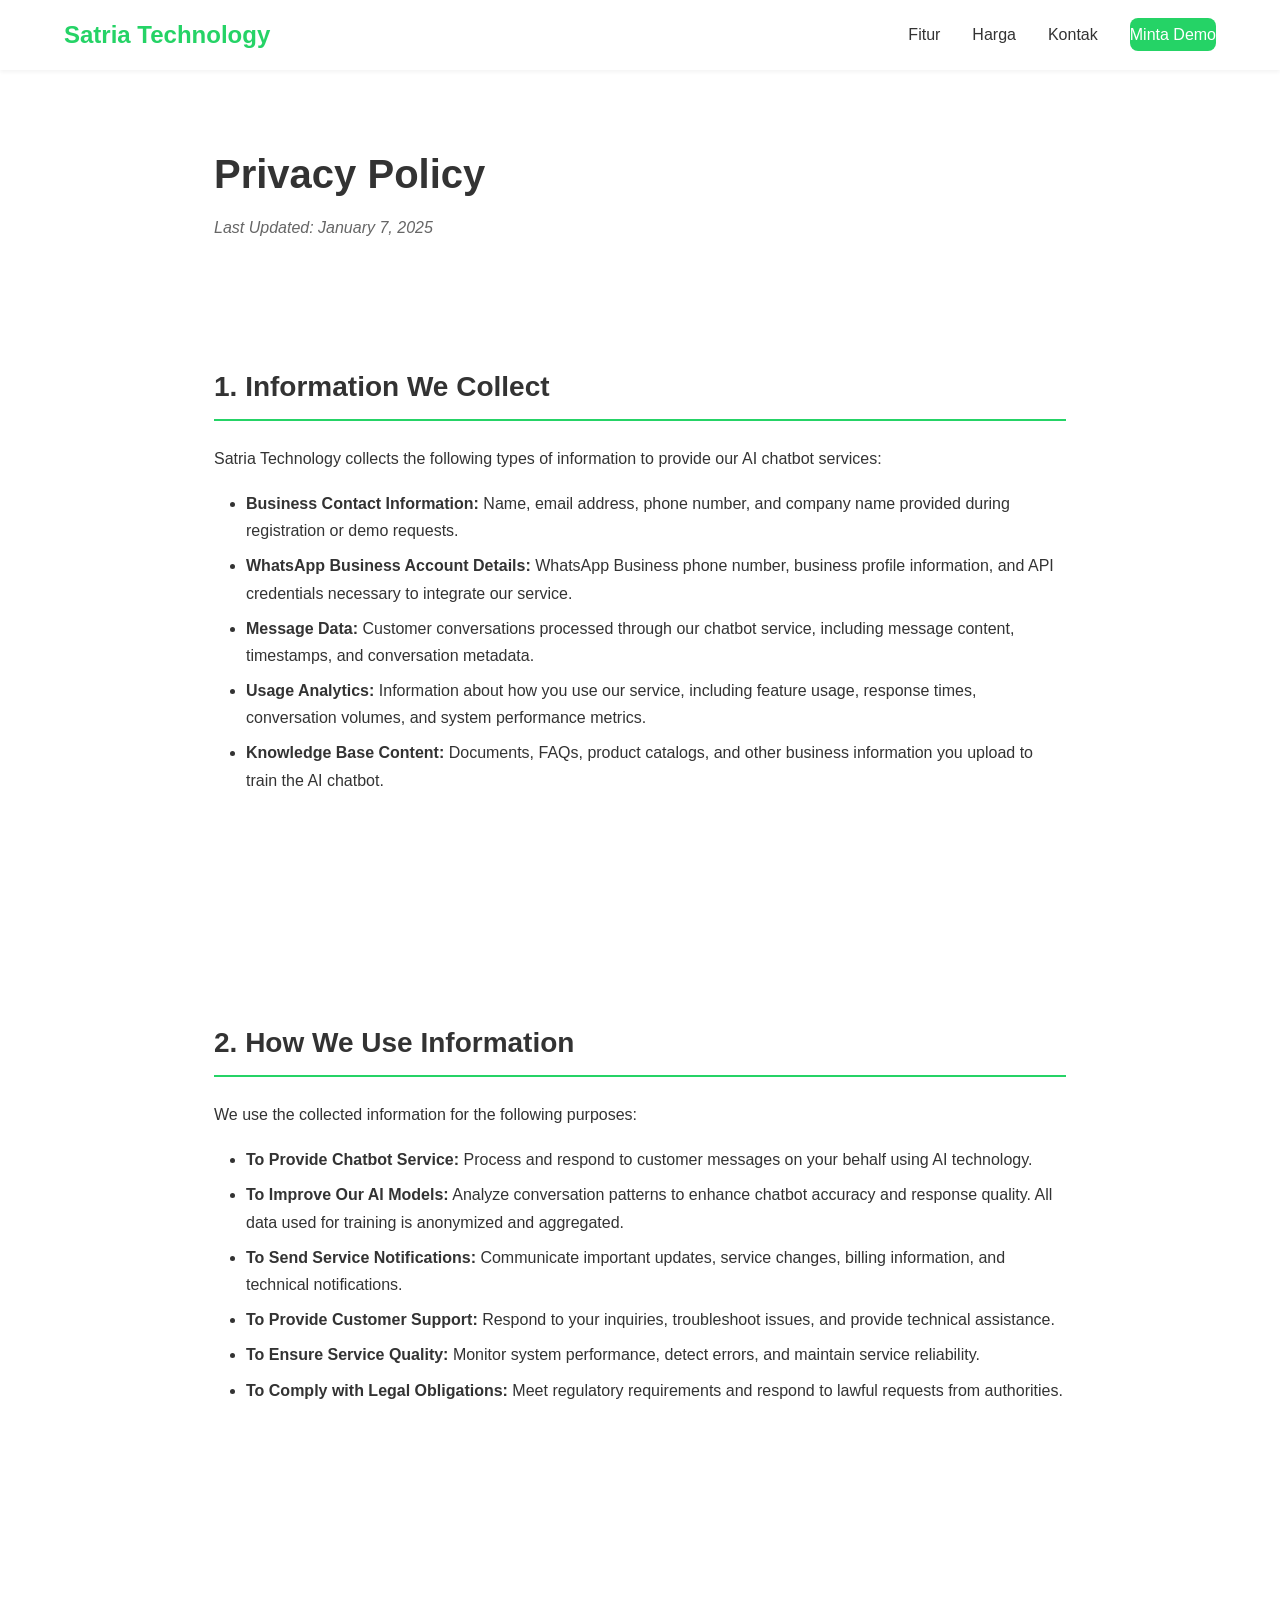
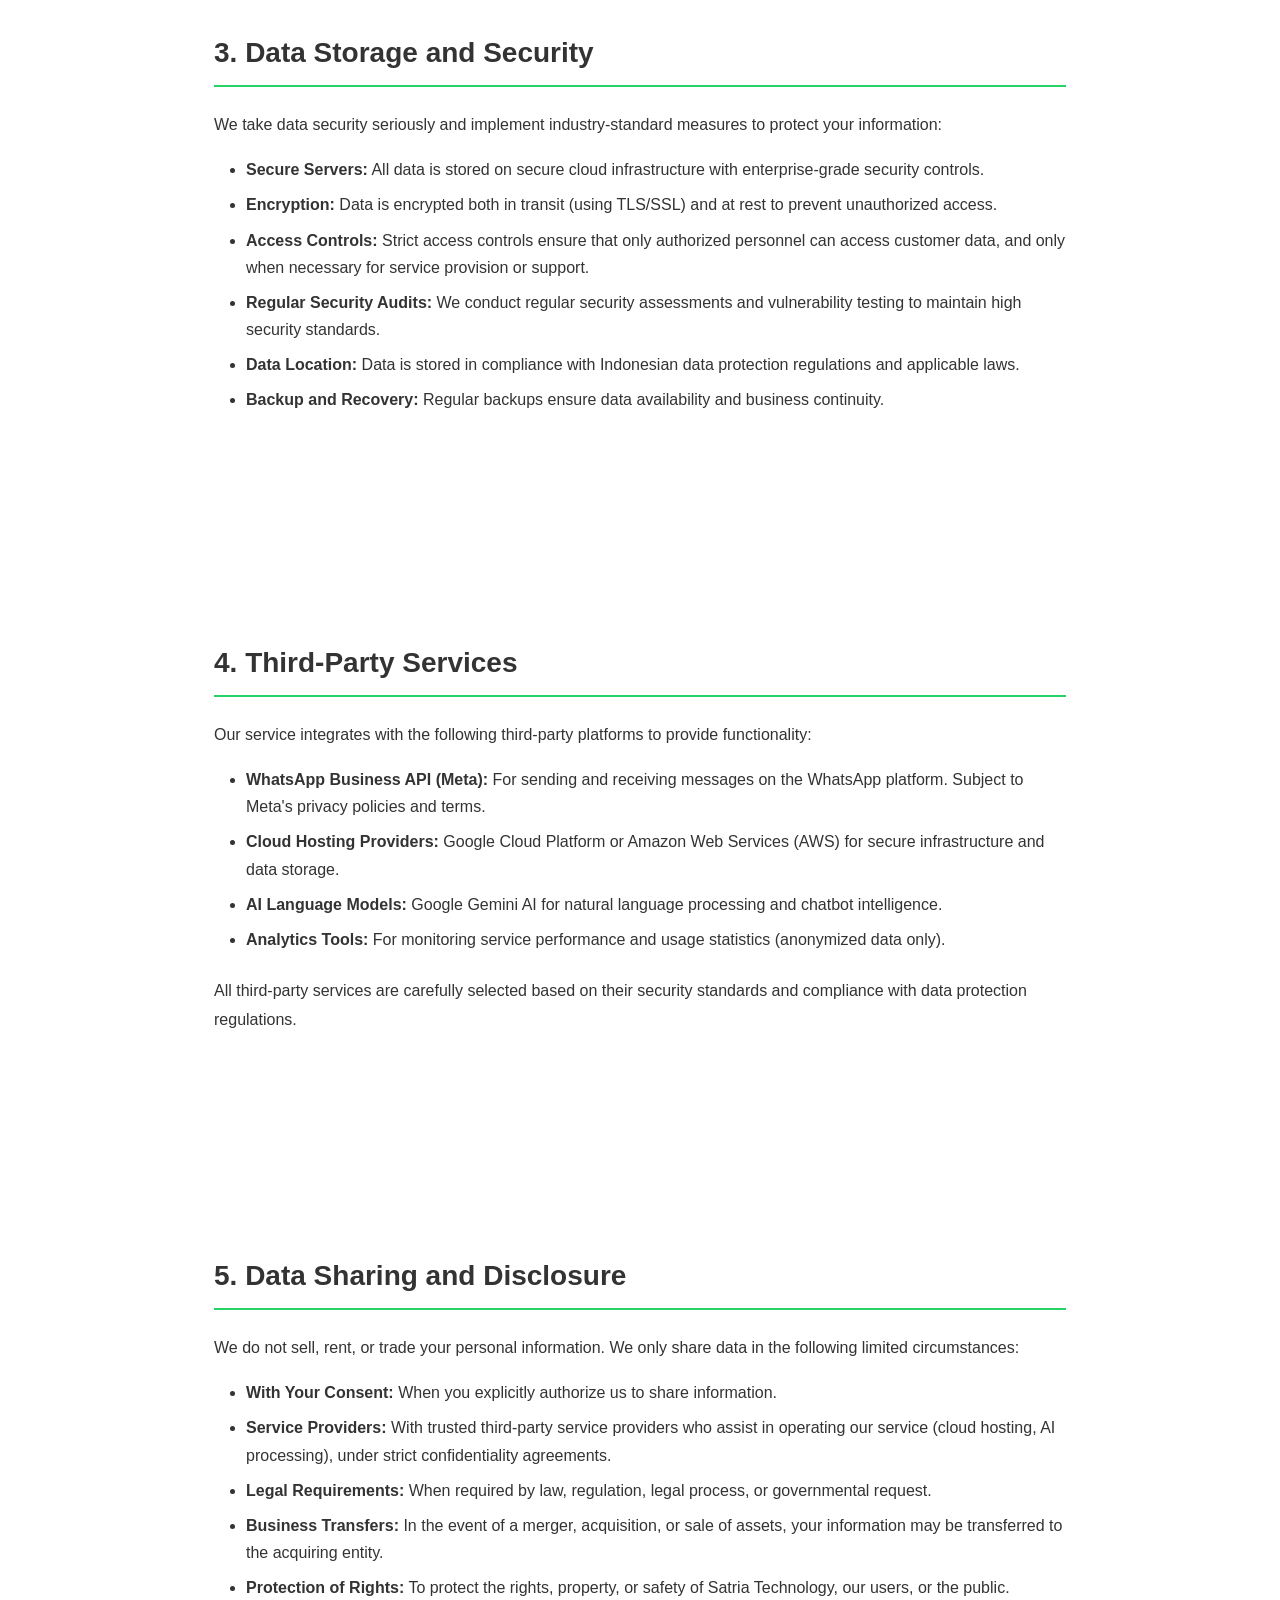
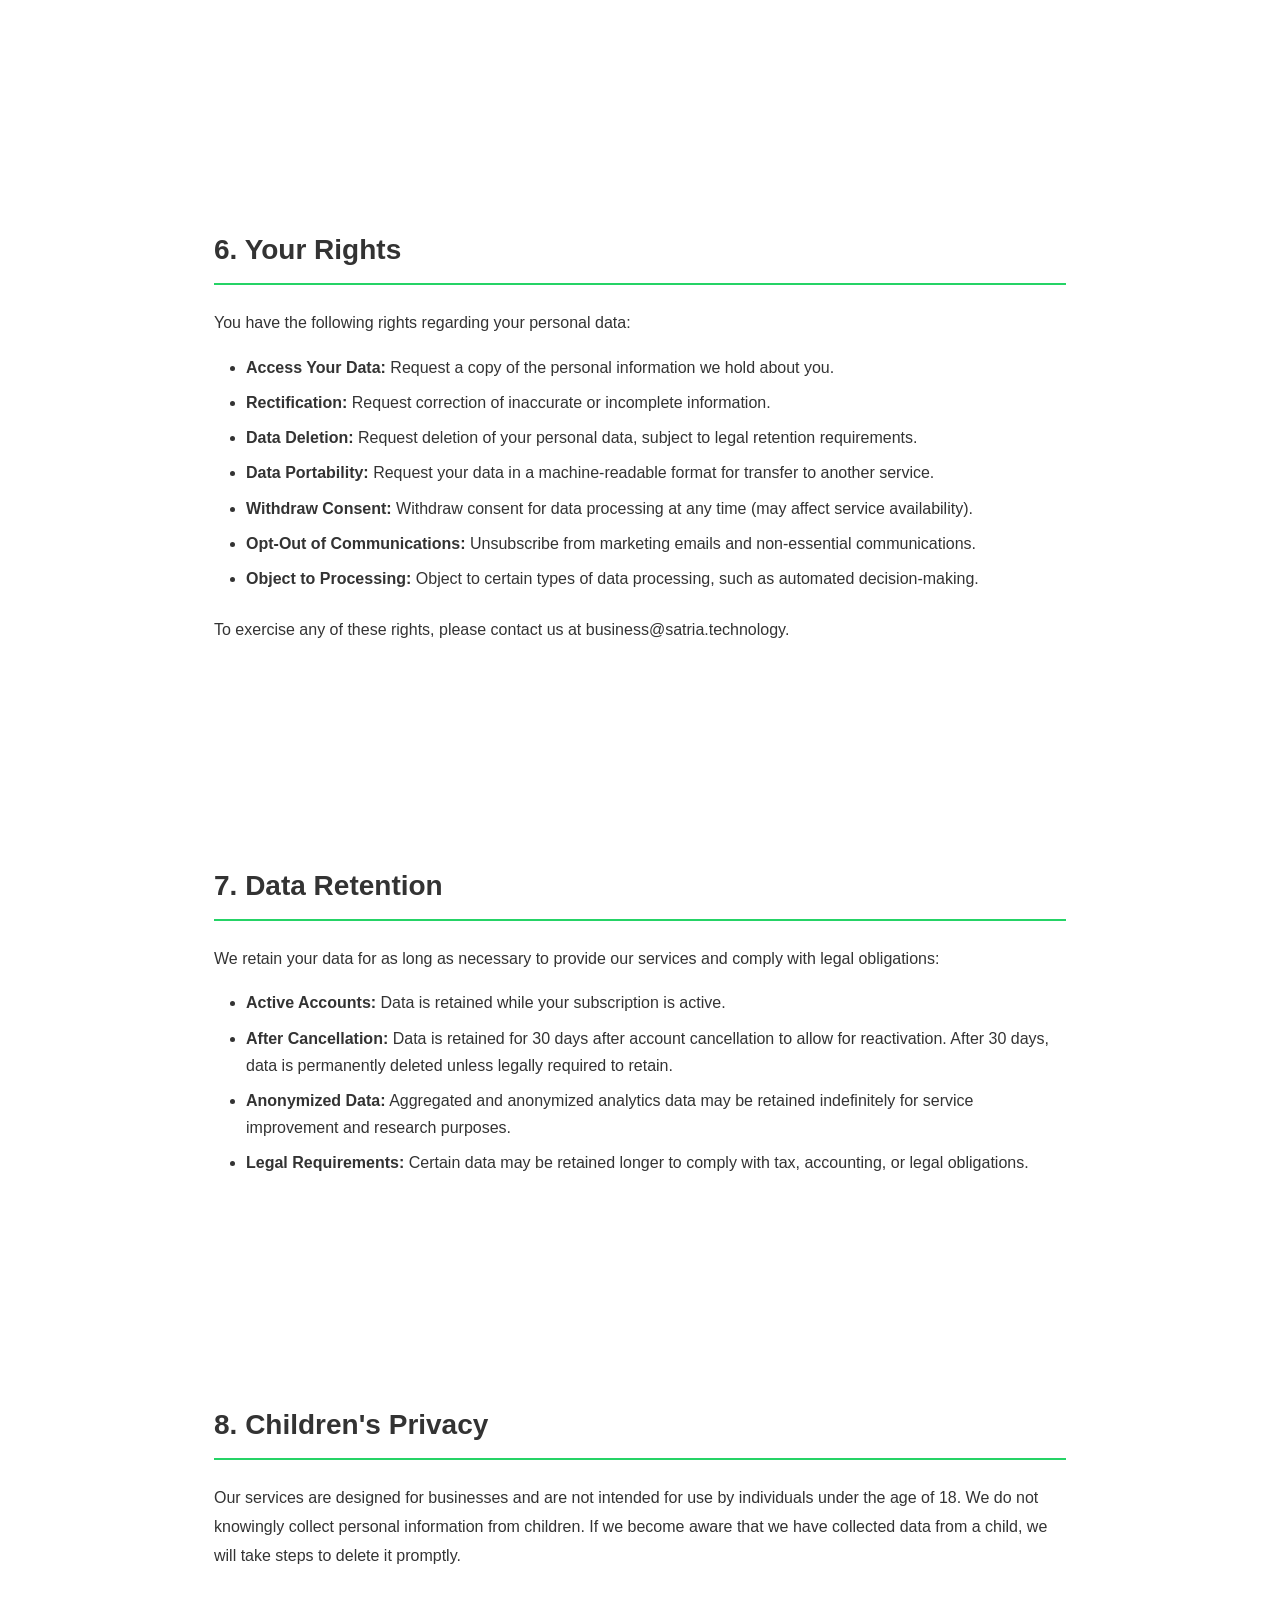
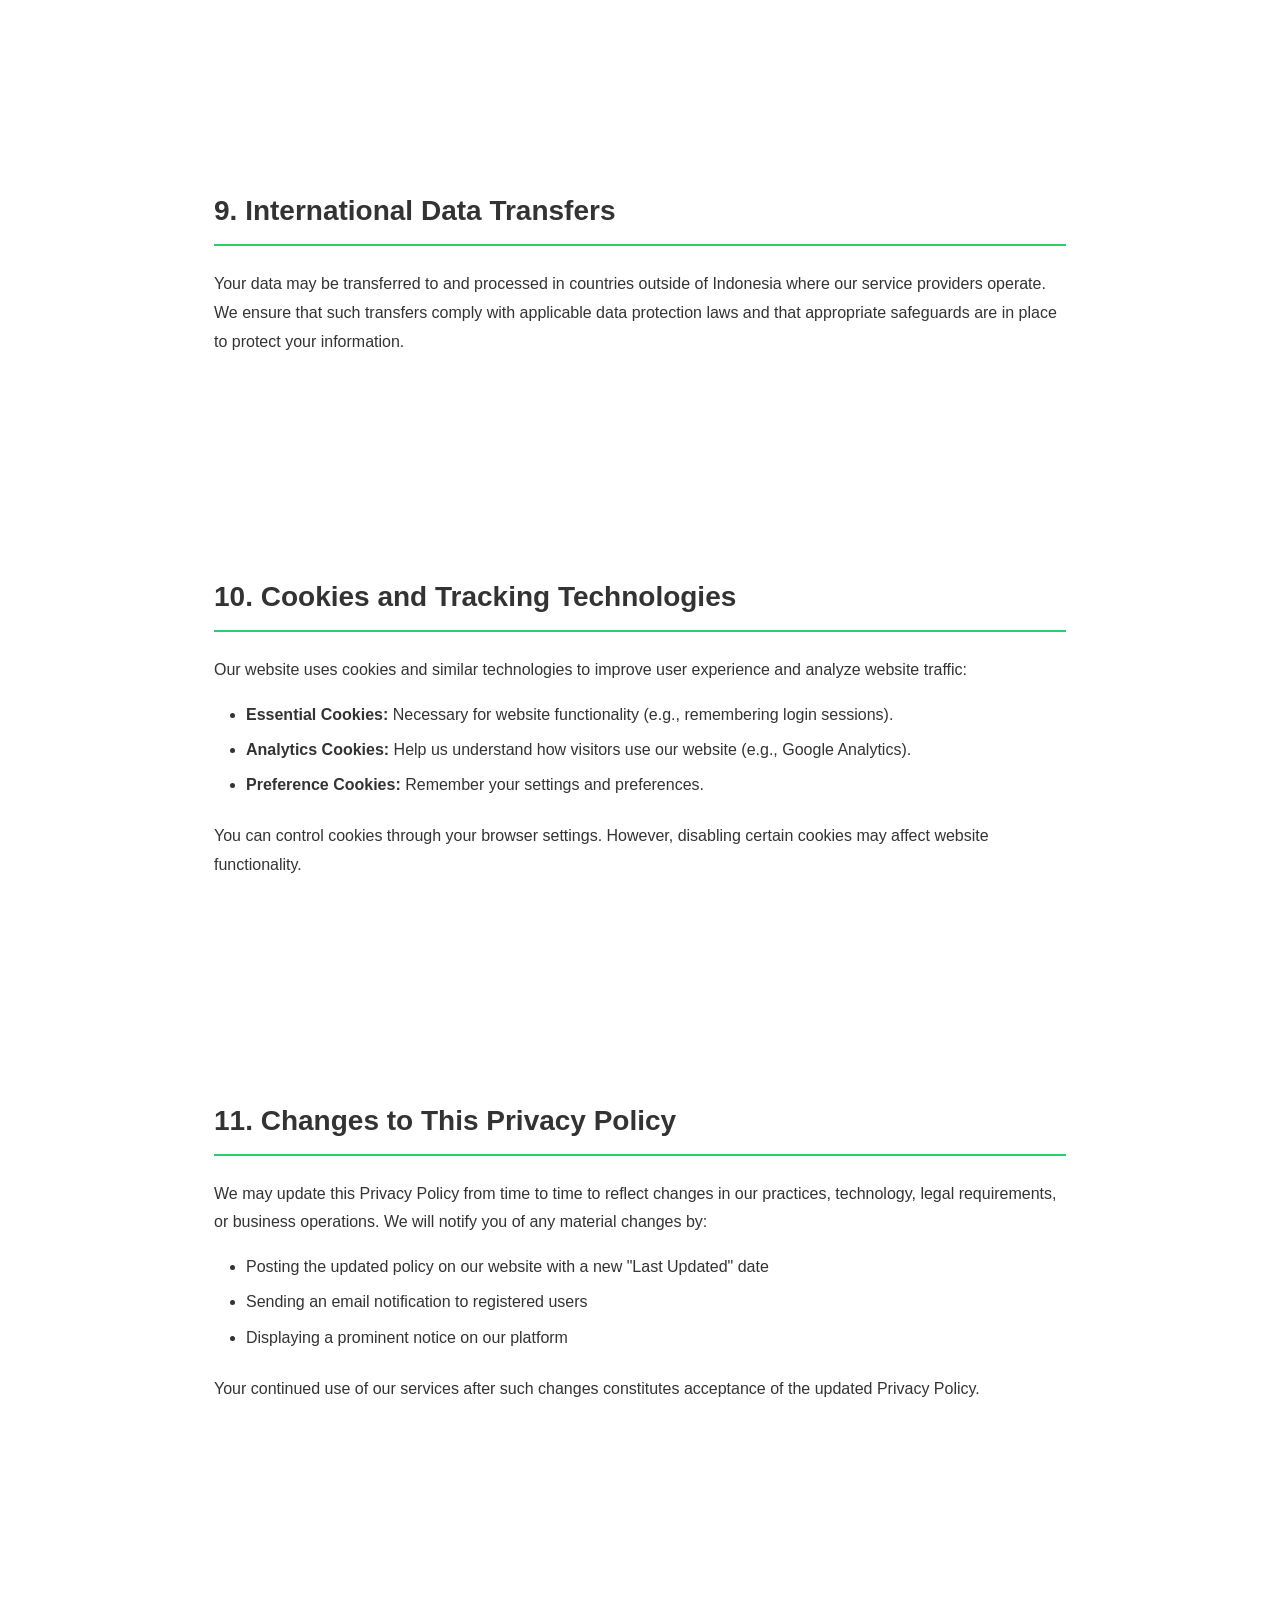
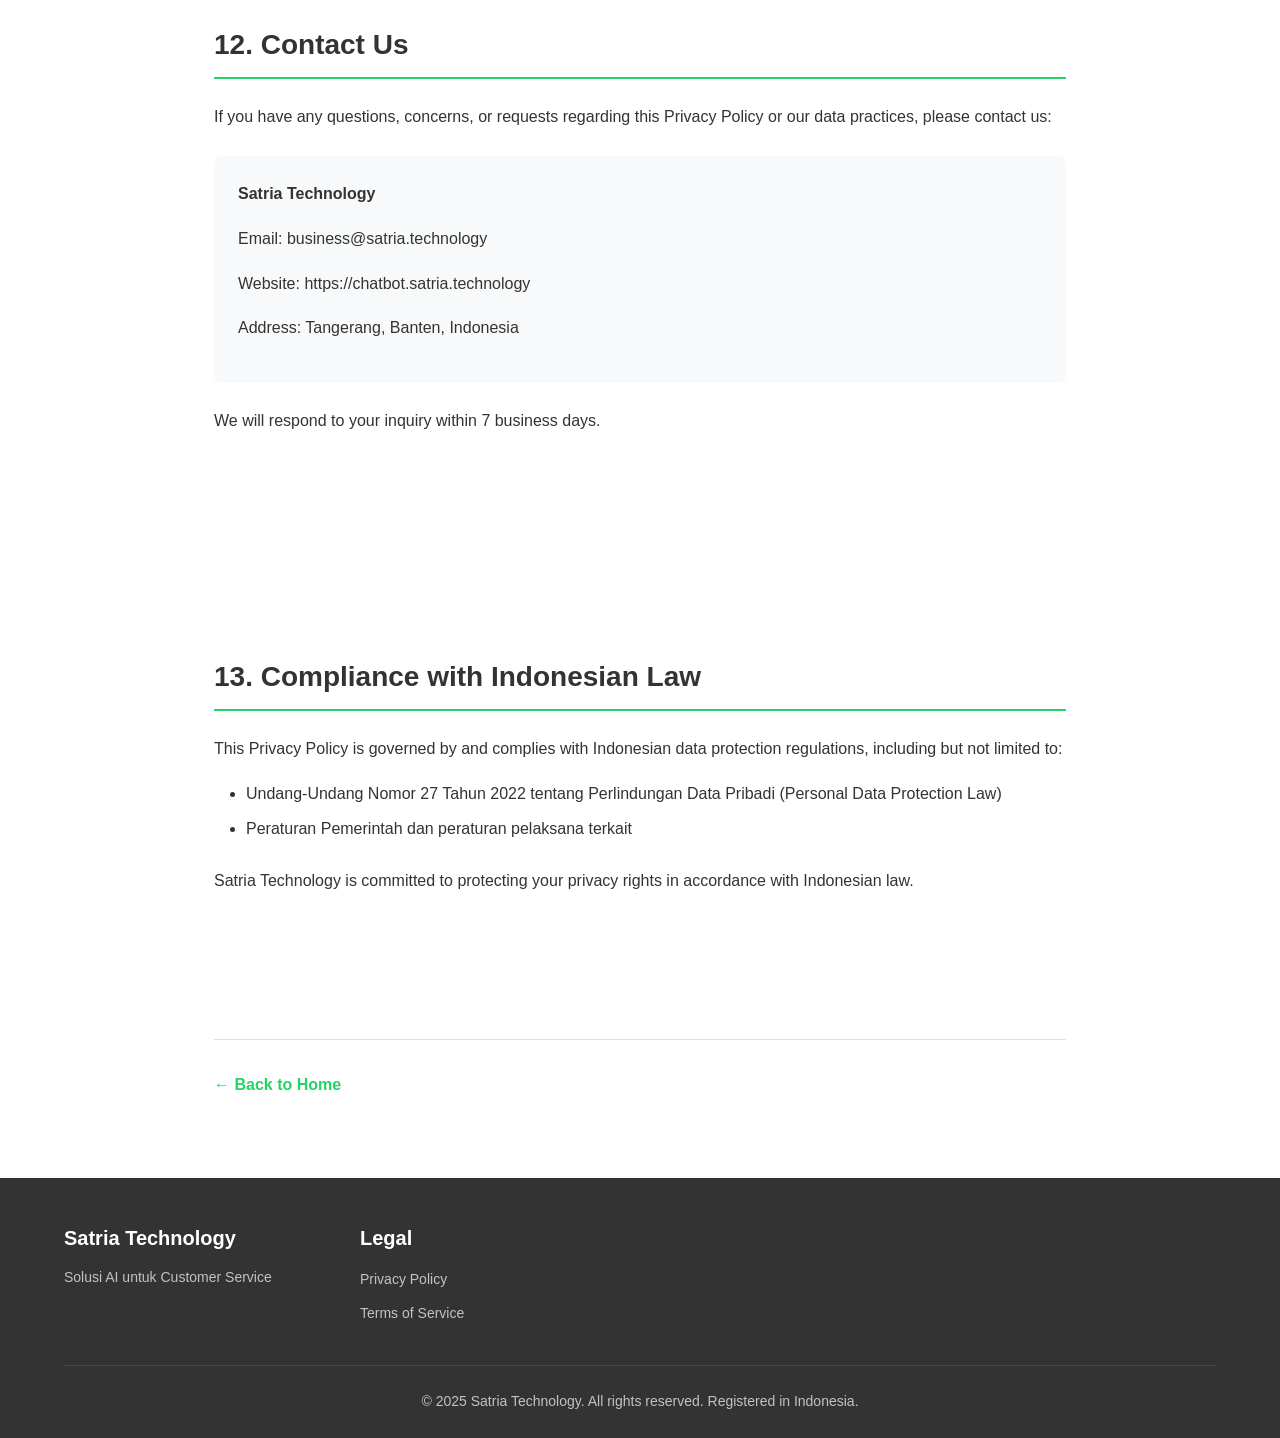
==== privacy.html @ 77fb6268 "Initial commit: Complete landing page for chatbot.satria.technology This landing page is designed fo" ====
<!DOCTYPE html>
<html lang="id">
<head>
    <meta charset="UTF-8">
    <meta name="viewport" content="width=device-width, initial-scale=1.0">
    <meta name="description" content="Privacy Policy - Satria Technology Chatbot AI untuk WhatsApp Business">
    <title>Privacy Policy | Satria Technology</title>
    <link rel="stylesheet" href="css/style.css">
</head>
<body>
    <!-- Header/Navigation -->
    <header id="header">
        <div class="container">
            <nav class="nav">
                <div class="logo">
                    <a href="index.html">Satria Technology</a>
                </div>
                <button class="menu-toggle" id="menu-toggle" aria-label="Toggle menu">
                    <span></span>
                    <span></span>
                    <span></span>
                </button>
                <ul class="nav-menu" id="nav-menu">
                    <li><a href="index.html#features">Fitur</a></li>
                    <li><a href="index.html#pricing">Harga</a></li>
                    <li><a href="index.html#contact">Kontak</a></li>
                    <li><a href="index.html#contact" class="btn-cta-nav">Minta Demo</a></li>
                </ul>
            </nav>
        </div>
    </header>

    <!-- Legal Page Content -->
    <main class="legal-page">
        <div class="container">
            <h1>Privacy Policy</h1>
            <p class="updated">Last Updated: January 7, 2025</p>

            <section class="legal-section">
                <h2>1. Information We Collect</h2>
                <p>Satria Technology collects the following types of information to provide our AI chatbot services:</p>
                <ul>
                    <li><strong>Business Contact Information:</strong> Name, email address, phone number, and company name provided during registration or demo requests.</li>
                    <li><strong>WhatsApp Business Account Details:</strong> WhatsApp Business phone number, business profile information, and API credentials necessary to integrate our service.</li>
                    <li><strong>Message Data:</strong> Customer conversations processed through our chatbot service, including message content, timestamps, and conversation metadata.</li>
                    <li><strong>Usage Analytics:</strong> Information about how you use our service, including feature usage, response times, conversation volumes, and system performance metrics.</li>
                    <li><strong>Knowledge Base Content:</strong> Documents, FAQs, product catalogs, and other business information you upload to train the AI chatbot.</li>
                </ul>
            </section>

            <section class="legal-section">
                <h2>2. How We Use Information</h2>
                <p>We use the collected information for the following purposes:</p>
                <ul>
                    <li><strong>To Provide Chatbot Service:</strong> Process and respond to customer messages on your behalf using AI technology.</li>
                    <li><strong>To Improve Our AI Models:</strong> Analyze conversation patterns to enhance chatbot accuracy and response quality. All data used for training is anonymized and aggregated.</li>
                    <li><strong>To Send Service Notifications:</strong> Communicate important updates, service changes, billing information, and technical notifications.</li>
                    <li><strong>To Provide Customer Support:</strong> Respond to your inquiries, troubleshoot issues, and provide technical assistance.</li>
                    <li><strong>To Ensure Service Quality:</strong> Monitor system performance, detect errors, and maintain service reliability.</li>
                    <li><strong>To Comply with Legal Obligations:</strong> Meet regulatory requirements and respond to lawful requests from authorities.</li>
                </ul>
            </section>

            <section class="legal-section">
                <h2>3. Data Storage and Security</h2>
                <p>We take data security seriously and implement industry-standard measures to protect your information:</p>
                <ul>
                    <li><strong>Secure Servers:</strong> All data is stored on secure cloud infrastructure with enterprise-grade security controls.</li>
                    <li><strong>Encryption:</strong> Data is encrypted both in transit (using TLS/SSL) and at rest to prevent unauthorized access.</li>
                    <li><strong>Access Controls:</strong> Strict access controls ensure that only authorized personnel can access customer data, and only when necessary for service provision or support.</li>
                    <li><strong>Regular Security Audits:</strong> We conduct regular security assessments and vulnerability testing to maintain high security standards.</li>
                    <li><strong>Data Location:</strong> Data is stored in compliance with Indonesian data protection regulations and applicable laws.</li>
                    <li><strong>Backup and Recovery:</strong> Regular backups ensure data availability and business continuity.</li>
                </ul>
            </section>

            <section class="legal-section">
                <h2>4. Third-Party Services</h2>
                <p>Our service integrates with the following third-party platforms to provide functionality:</p>
                <ul>
                    <li><strong>WhatsApp Business API (Meta):</strong> For sending and receiving messages on the WhatsApp platform. Subject to Meta's privacy policies and terms.</li>
                    <li><strong>Cloud Hosting Providers:</strong> Google Cloud Platform or Amazon Web Services (AWS) for secure infrastructure and data storage.</li>
                    <li><strong>AI Language Models:</strong> Google Gemini AI for natural language processing and chatbot intelligence.</li>
                    <li><strong>Analytics Tools:</strong> For monitoring service performance and usage statistics (anonymized data only).</li>
                </ul>
                <p>All third-party services are carefully selected based on their security standards and compliance with data protection regulations.</p>
            </section>

            <section class="legal-section">
                <h2>5. Data Sharing and Disclosure</h2>
                <p>We do not sell, rent, or trade your personal information. We only share data in the following limited circumstances:</p>
                <ul>
                    <li><strong>With Your Consent:</strong> When you explicitly authorize us to share information.</li>
                    <li><strong>Service Providers:</strong> With trusted third-party service providers who assist in operating our service (cloud hosting, AI processing), under strict confidentiality agreements.</li>
                    <li><strong>Legal Requirements:</strong> When required by law, regulation, legal process, or governmental request.</li>
                    <li><strong>Business Transfers:</strong> In the event of a merger, acquisition, or sale of assets, your information may be transferred to the acquiring entity.</li>
                    <li><strong>Protection of Rights:</strong> To protect the rights, property, or safety of Satria Technology, our users, or the public.</li>
                </ul>
            </section>

            <section class="legal-section">
                <h2>6. Your Rights</h2>
                <p>You have the following rights regarding your personal data:</p>
                <ul>
                    <li><strong>Access Your Data:</strong> Request a copy of the personal information we hold about you.</li>
                    <li><strong>Rectification:</strong> Request correction of inaccurate or incomplete information.</li>
                    <li><strong>Data Deletion:</strong> Request deletion of your personal data, subject to legal retention requirements.</li>
                    <li><strong>Data Portability:</strong> Request your data in a machine-readable format for transfer to another service.</li>
                    <li><strong>Withdraw Consent:</strong> Withdraw consent for data processing at any time (may affect service availability).</li>
                    <li><strong>Opt-Out of Communications:</strong> Unsubscribe from marketing emails and non-essential communications.</li>
                    <li><strong>Object to Processing:</strong> Object to certain types of data processing, such as automated decision-making.</li>
                </ul>
                <p>To exercise any of these rights, please contact us at <a href="mailto:business@satria.technology">business@satria.technology</a>.</p>
            </section>

            <section class="legal-section">
                <h2>7. Data Retention</h2>
                <p>We retain your data for as long as necessary to provide our services and comply with legal obligations:</p>
                <ul>
                    <li><strong>Active Accounts:</strong> Data is retained while your subscription is active.</li>
                    <li><strong>After Cancellation:</strong> Data is retained for 30 days after account cancellation to allow for reactivation. After 30 days, data is permanently deleted unless legally required to retain.</li>
                    <li><strong>Anonymized Data:</strong> Aggregated and anonymized analytics data may be retained indefinitely for service improvement and research purposes.</li>
                    <li><strong>Legal Requirements:</strong> Certain data may be retained longer to comply with tax, accounting, or legal obligations.</li>
                </ul>
            </section>

            <section class="legal-section">
                <h2>8. Children's Privacy</h2>
                <p>Our services are designed for businesses and are not intended for use by individuals under the age of 18. We do not knowingly collect personal information from children. If we become aware that we have collected data from a child, we will take steps to delete it promptly.</p>
            </section>

            <section class="legal-section">
                <h2>9. International Data Transfers</h2>
                <p>Your data may be transferred to and processed in countries outside of Indonesia where our service providers operate. We ensure that such transfers comply with applicable data protection laws and that appropriate safeguards are in place to protect your information.</p>
            </section>

            <section class="legal-section">
                <h2>10. Cookies and Tracking Technologies</h2>
                <p>Our website uses cookies and similar technologies to improve user experience and analyze website traffic:</p>
                <ul>
                    <li><strong>Essential Cookies:</strong> Necessary for website functionality (e.g., remembering login sessions).</li>
                    <li><strong>Analytics Cookies:</strong> Help us understand how visitors use our website (e.g., Google Analytics).</li>
                    <li><strong>Preference Cookies:</strong> Remember your settings and preferences.</li>
                </ul>
                <p>You can control cookies through your browser settings. However, disabling certain cookies may affect website functionality.</p>
            </section>

            <section class="legal-section">
                <h2>11. Changes to This Privacy Policy</h2>
                <p>We may update this Privacy Policy from time to time to reflect changes in our practices, technology, legal requirements, or business operations. We will notify you of any material changes by:</p>
                <ul>
                    <li>Posting the updated policy on our website with a new "Last Updated" date</li>
                    <li>Sending an email notification to registered users</li>
                    <li>Displaying a prominent notice on our platform</li>
                </ul>
                <p>Your continued use of our services after such changes constitutes acceptance of the updated Privacy Policy.</p>
            </section>

            <section class="legal-section">
                <h2>12. Contact Us</h2>
                <p>If you have any questions, concerns, or requests regarding this Privacy Policy or our data practices, please contact us:</p>
                <div class="contact-details">
                    <p><strong>Satria Technology</strong></p>
                    <p>Email: <a href="mailto:business@satria.technology">business@satria.technology</a></p>
                    <p>Website: <a href="https://chatbot.satria.technology">https://chatbot.satria.technology</a></p>
                    <p>Address: Tangerang, Banten, Indonesia</p>
                </div>
                <p>We will respond to your inquiry within 7 business days.</p>
            </section>

            <section class="legal-section">
                <h2>13. Compliance with Indonesian Law</h2>
                <p>This Privacy Policy is governed by and complies with Indonesian data protection regulations, including but not limited to:</p>
                <ul>
                    <li>Undang-Undang Nomor 27 Tahun 2022 tentang Perlindungan Data Pribadi (Personal Data Protection Law)</li>
                    <li>Peraturan Pemerintah dan peraturan pelaksana terkait</li>
                </ul>
                <p>Satria Technology is committed to protecting your privacy rights in accordance with Indonesian law.</p>
            </section>

            <div class="back-link">
                <a href="index.html">&larr; Back to Home</a>
            </div>
        </div>
    </main>

    <!-- Footer -->
    <footer class="footer">
        <div class="container">
            <div class="footer-grid">
                <div class="footer-col">
                    <h4>Satria Technology</h4>
                    <p>Solusi AI untuk Customer Service</p>
                </div>
                <div class="footer-col">
                    <h4>Legal</h4>
                    <ul>
                        <li><a href="privacy.html">Privacy Policy</a></li>
                        <li><a href="terms.html">Terms of Service</a></li>
                    </ul>
                </div>
            </div>
            <div class="footer-bottom">
                <p>&copy; 2025 Satria Technology. All rights reserved. Registered in Indonesia.</p>
            </div>
        </div>
    </footer>

    <script src="js/main.js"></script>
</body>
</html>
---- css/style.css ----
/* ==========================================================================
   CSS Variables
   ========================================================================== */

:root {
    /* Colors */
    --primary: #25D366;
    --primary-dark: #128C7E;
    --secondary: #075E54;
    --accent: #FF9500;
    --text-dark: #333333;
    --text-light: #666666;
    --bg-white: #FFFFFF;
    --bg-light: #F8F9FA;
    --bg-gray: #F1F3F5;
    --border: #E0E0E0;
    --success: #28A745;
    --danger: #DC3545;

    /* Typography */
    --font-base: -apple-system, BlinkMacSystemFont, 'Segoe UI', Roboto, Oxygen, Ubuntu, Cantarell, sans-serif;
    --font-heading: 'Inter', -apple-system, sans-serif;

    /* Spacing */
    --space-1: 8px;
    --space-2: 16px;
    --space-3: 24px;
    --space-4: 32px;
    --space-5: 40px;
    --space-6: 48px;
    --space-8: 64px;
    --space-10: 80px;

    /* Border Radius */
    --radius: 8px;
    --radius-lg: 12px;

    /* Shadows */
    --shadow-sm: 0 2px 4px rgba(0, 0, 0, 0.1);
    --shadow-md: 0 4px 8px rgba(0, 0, 0, 0.12);
    --shadow-lg: 0 8px 16px rgba(0, 0, 0, 0.15);

    /* Transitions */
    --transition: all 0.3s ease;
}

/* ==========================================================================
   Reset & Base Styles
   ========================================================================== */

* {
    margin: 0;
    padding: 0;
    box-sizing: border-box;
}

html {
    scroll-behavior: smooth;
}

body {
    font-family: var(--font-base);
    font-size: 16px;
    line-height: 1.6;
    color: var(--text-dark);
    background-color: var(--bg-white);
}

img {
    max-width: 100%;
    height: auto;
}

a {
    text-decoration: none;
    color: inherit;
    transition: var(--transition);
}

ul {
    list-style: none;
}

/* ==========================================================================
   Typography
   ========================================================================== */

h1, h2, h3, h4, h5, h6 {
    font-family: var(--font-heading);
    font-weight: 700;
    line-height: 1.2;
    margin-bottom: var(--space-2);
    color: var(--text-dark);
}

h1 {
    font-size: 2.5rem;
}

h2 {
    font-size: 2rem;
}

h3 {
    font-size: 1.5rem;
}

h4 {
    font-size: 1.25rem;
}

p {
    margin-bottom: var(--space-2);
    line-height: 1.7;
}

@media (max-width: 768px) {
    h1 {
        font-size: 2rem;
    }

    h2 {
        font-size: 1.75rem;
    }

    h3 {
        font-size: 1.25rem;
    }
}

/* ==========================================================================
   Layout & Container
   ========================================================================== */

.container {
    max-width: 1200px;
    margin: 0 auto;
    padding: 0 var(--space-3);
}

section {
    padding: var(--space-10) 0;
}

@media (max-width: 768px) {
    section {
        padding: var(--space-6) 0;
    }
}

/* ==========================================================================
   Grid System
   ========================================================================== */

.grid-2 {
    display: grid;
    grid-template-columns: 1fr;
    gap: var(--space-4);
}

.grid-3 {
    display: grid;
    grid-template-columns: 1fr;
    gap: var(--space-4);
}

.grid-4 {
    display: grid;
    grid-template-columns: 1fr;
    gap: var(--space-4);
}

@media (min-width: 768px) {
    .grid-2 {
        grid-template-columns: 1fr 1fr;
    }

    .grid-3 {
        grid-template-columns: repeat(2, 1fr);
    }

    .grid-4 {
        grid-template-columns: repeat(2, 1fr);
    }
}

@media (min-width: 1024px) {
    .grid-3 {
        grid-template-columns: repeat(3, 1fr);
    }

    .grid-4 {
        grid-template-columns: repeat(4, 1fr);
    }
}

/* ==========================================================================
   Buttons
   ========================================================================== */

.btn {
    display: inline-block;
    padding: 14px 28px;
    border-radius: var(--radius);
    font-weight: 600;
    font-size: 16px;
    text-align: center;
    cursor: pointer;
    transition: var(--transition);
    border: 2px solid transparent;
    text-decoration: none;
}

.btn-primary {
    background: var(--primary);
    color: white;
}

.btn-primary:hover {
    background: var(--primary-dark);
    transform: translateY(-2px);
    box-shadow: var(--shadow-md);
}

.btn-secondary {
    background: transparent;
    color: var(--primary);
    border: 2px solid var(--primary);
}

.btn-secondary:hover {
    background: var(--primary);
    color: white;
}

.btn-outline {
    background: transparent;
    color: var(--text-dark);
    border: 2px solid var(--border);
}

.btn-outline:hover {
    border-color: var(--primary);
    color: var(--primary);
}

.btn-large {
    padding: 18px 40px;
    font-size: 18px;
}

.btn-block {
    display: block;
    width: 100%;
}

/* ==========================================================================
   Header & Navigation
   ========================================================================== */

#header {
    background: var(--bg-white);
    padding: var(--space-2) 0;
    position: sticky;
    top: 0;
    z-index: 1000;
    box-shadow: 0 2px 4px rgba(0, 0, 0, 0.05);
    transition: var(--transition);
}

#header.scrolled {
    box-shadow: var(--shadow-md);
}

.nav {
    display: flex;
    justify-content: space-between;
    align-items: center;
}

.logo a {
    font-size: 1.5rem;
    font-weight: 700;
    color: var(--primary);
}

.nav-menu {
    display: flex;
    align-items: center;
    gap: var(--space-4);
}

.nav-menu li a {
    color: var(--text-dark);
    font-weight: 500;
    padding: 8px 0;
    position: relative;
}

.nav-menu li a:hover {
    color: var(--primary);
}

.btn-cta-nav {
    background: var(--primary);
    color: white !important;
    padding: 10px 24px;
    border-radius: var(--radius);
}

.btn-cta-nav:hover {
    background: var(--primary-dark);
}

.menu-toggle {
    display: none;
    flex-direction: column;
    background: none;
    border: none;
    cursor: pointer;
    padding: 8px;
}

.menu-toggle span {
    width: 25px;
    height: 3px;
    background: var(--text-dark);
    margin: 3px 0;
    transition: var(--transition);
}

@media (max-width: 768px) {
    .menu-toggle {
        display: flex;
    }

    .nav-menu {
        position: fixed;
        top: 0;
        right: -100%;
        width: 70%;
        height: 100vh;
        background: var(--bg-white);
        flex-direction: column;
        align-items: flex-start;
        padding: var(--space-8) var(--space-3);
        box-shadow: var(--shadow-lg);
        transition: right 0.3s ease;
    }

    .nav-menu.active {
        right: 0;
    }

    .nav-menu li {
        width: 100%;
        margin: var(--space-2) 0;
    }

    .nav-menu li a {
        display: block;
        width: 100%;
        padding: var(--space-2) 0;
    }
}

/* ==========================================================================
   Hero Section
   ========================================================================== */

.hero {
    background: linear-gradient(135deg, #f5f7fa 0%, #c3cfe2 100%);
    padding: var(--space-10) 0;
}

.hero-content {
    display: grid;
    grid-template-columns: 1fr;
    gap: var(--space-6);
    align-items: center;
}

@media (min-width: 768px) {
    .hero-content {
        grid-template-columns: 1fr 1fr;
    }
}

.hero h1 {
    font-size: 3rem;
    margin-bottom: var(--space-2);
    color: var(--text-dark);
}

.hero h2 {
    font-size: 2rem;
    margin-bottom: var(--space-3);
    color: var(--primary);
}

.hero-description {
    font-size: 1.125rem;
    color: var(--text-light);
    margin-bottom: var(--space-4);
}

.hero-buttons {
    display: flex;
    gap: var(--space-2);
    flex-wrap: wrap;
}

.hero-image {
    display: flex;
    justify-content: center;
    align-items: center;
}

.placeholder-image {
    background: var(--bg-white);
    border: 2px dashed var(--border);
    border-radius: var(--radius-lg);
    padding: var(--space-8);
    text-align: center;
    color: var(--text-light);
    font-size: 2rem;
    min-height: 300px;
    display: flex;
    flex-direction: column;
    justify-content: center;
    align-items: center;
}

@media (max-width: 768px) {
    .hero h1 {
        font-size: 2rem;
    }

    .hero h2 {
        font-size: 1.5rem;
    }

    .hero-buttons {
        flex-direction: column;
    }

    .hero-buttons .btn {
        width: 100%;
    }
}

/* ==========================================================================
   Section Titles
   ========================================================================== */

.section-title {
    text-align: center;
    font-size: 2.5rem;
    margin-bottom: var(--space-2);
}

.section-subtitle {
    text-align: center;
    color: var(--text-light);
    font-size: 1.125rem;
    margin-bottom: var(--space-6);
}

/* ==========================================================================
   Problem Section
   ========================================================================== */

.problem {
    background: var(--bg-white);
}

.problem-card {
    background: var(--bg-light);
    padding: var(--space-4);
    border-radius: var(--radius-lg);
    text-align: center;
    transition: var(--transition);
}

.problem-card:hover {
    transform: translateY(-5px);
    box-shadow: var(--shadow-md);
}

.problem-card .icon {
    font-size: 3rem;
    margin-bottom: var(--space-2);
}

.problem-card h3 {
    margin-bottom: var(--space-2);
    color: var(--text-dark);
}

.problem-card p {
    color: var(--text-light);
    margin-bottom: 0;
}

/* ==========================================================================
   Solution Section
   ========================================================================== */

.solution {
    background: var(--bg-gray);
}

.solution-list {
    max-width: 900px;
    margin: 0 auto var(--space-6);
}

.solution-item {
    display: flex;
    gap: var(--space-3);
    margin-bottom: var(--space-4);
    background: var(--bg-white);
    padding: var(--space-3);
    border-radius: var(--radius);
    box-shadow: var(--shadow-sm);
}

.solution-item .checkmark {
    font-size: 1.5rem;
    color: var(--success);
    flex-shrink: 0;
}

.solution-item h3 {
    font-size: 1.25rem;
    margin-bottom: var(--space-1);
}

.solution-item p {
    color: var(--text-light);
    margin-bottom: 0;
}

.stats {
    max-width: 800px;
    margin: var(--space-6) auto 0;
    background: var(--bg-white);
    padding: var(--space-4);
    border-radius: var(--radius-lg);
    border-left: 4px solid var(--primary);
}

.stats-title {
    font-weight: 700;
    margin-bottom: var(--space-2);
}

.stats ul {
    list-style: disc;
    margin-left: var(--space-4);
}

.stats li {
    margin-bottom: var(--space-1);
    color: var(--text-light);
}

/* ==========================================================================
   How It Works Section
   ========================================================================== */

.how-it-works {
    background: var(--bg-white);
}

.step-card {
    text-align: center;
    padding: var(--space-4);
    position: relative;
}

.step-number {
    width: 60px;
    height: 60px;
    background: var(--primary);
    color: white;
    border-radius: 50%;
    display: flex;
    align-items: center;
    justify-content: center;
    font-size: 1.5rem;
    font-weight: 700;
    margin: 0 auto var(--space-2);
}

.step-icon {
    font-size: 3rem;
    margin-bottom: var(--space-2);
}

.step-card h3 {
    margin-bottom: var(--space-2);
}

.step-card p {
    color: var(--text-light);
}

/* ==========================================================================
   Features Section
   ========================================================================== */

.features {
    background: var(--bg-gray);
}

.feature-card {
    background: var(--bg-white);
    padding: var(--space-4);
    border-radius: var(--radius-lg);
    text-align: center;
    transition: var(--transition);
    border: 1px solid var(--border);
}

.feature-card:hover {
    transform: translateY(-5px);
    box-shadow: var(--shadow-lg);
    border-color: var(--primary);
}

.feature-icon {
    font-size: 3rem;
    margin-bottom: var(--space-2);
}

.feature-card h3 {
    margin-bottom: var(--space-2);
    font-size: 1.25rem;
}

.feature-card p {
    color: var(--text-light);
    margin-bottom: 0;
}

/* ==========================================================================
   Pricing Section
   ========================================================================== */

.pricing {
    background: var(--bg-white);
}

.pricing-grid {
    display: grid;
    grid-template-columns: 1fr;
    gap: var(--space-4);
    margin-bottom: var(--space-6);
}

@media (min-width: 768px) {
    .pricing-grid {
        grid-template-columns: repeat(3, 1fr);
    }
}

.pricing-card {
    background: var(--bg-white);
    border: 2px solid var(--border);
    border-radius: var(--radius-lg);
    padding: var(--space-4);
    text-align: center;
    position: relative;
    transition: var(--transition);
}

.pricing-card:hover {
    transform: translateY(-5px);
    box-shadow: var(--shadow-lg);
}

.pricing-card.recommended {
    border-color: var(--primary);
    box-shadow: var(--shadow-md);
}

.pricing-card .badge {
    position: absolute;
    top: -15px;
    left: 50%;
    transform: translateX(-50%);
    background: var(--accent);
    color: white;
    padding: 8px 20px;
    border-radius: 20px;
    font-size: 0.875rem;
    font-weight: 700;
}

.pricing-icon {
    font-size: 3rem;
    margin-bottom: var(--space-2);
}

.pricing-header h3 {
    font-size: 1.5rem;
    margin-bottom: var(--space-2);
    color: var(--text-dark);
}

.price {
    font-size: 2rem;
    font-weight: 700;
    color: var(--primary);
    margin-bottom: var(--space-2);
}

.price span {
    font-size: 1rem;
    font-weight: 400;
    color: var(--text-light);
}

.pricing-subtitle {
    font-size: 0.875rem;
    color: var(--text-light);
    margin-bottom: var(--space-3);
}

.pricing-features {
    text-align: left;
    margin: var(--space-4) 0;
    list-style: none;
}

.pricing-features li {
    padding: var(--space-1) 0;
    color: var(--text-dark);
}

.pricing-card .btn {
    margin-top: var(--space-3);
    width: 100%;
}

.promo-note {
    text-align: center;
    background: linear-gradient(135deg, #667eea 0%, #764ba2 100%);
    color: white;
    padding: var(--space-3);
    border-radius: var(--radius-lg);
    max-width: 800px;
    margin: 0 auto;
}

.promo-note strong {
    font-weight: 700;
}

.promo-note small {
    font-size: 0.875rem;
    opacity: 0.9;
}

/* ==========================================================================
   Use Cases Section
   ========================================================================== */

.use-cases {
    background: var(--bg-gray);
}

.use-case-card {
    background: var(--bg-white);
    padding: var(--space-4);
    border-radius: var(--radius-lg);
    transition: var(--transition);
    border: 1px solid var(--border);
}

.use-case-card:hover {
    transform: translateY(-5px);
    box-shadow: var(--shadow-lg);
}

.use-case-icon {
    font-size: 3rem;
    margin-bottom: var(--space-2);
}

.use-case-card h3 {
    margin-bottom: var(--space-2);
}

.use-case-questions {
    background: var(--bg-light);
    padding: var(--space-2);
    border-radius: var(--radius);
    margin-bottom: var(--space-2);
    list-style: none;
}

.use-case-questions li {
    font-style: italic;
    color: var(--text-light);
    margin-bottom: var(--space-1);
}

.use-case-questions li:before {
    content: "💬 ";
}

.use-case-card p {
    color: var(--text-dark);
    margin-bottom: 0;
    font-weight: 500;
}

/* ==========================================================================
   About Section
   ========================================================================== */

.about {
    background: var(--bg-white);
}

.about-content {
    max-width: 900px;
    margin: 0 auto;
}

.about-text p {
    font-size: 1.125rem;
    line-height: 1.8;
    margin-bottom: var(--space-3);
}

.about-meta {
    background: var(--bg-light);
    padding: var(--space-4);
    border-radius: var(--radius-lg);
    margin: var(--space-4) 0;
    border-left: 4px solid var(--primary);
}

.about-meta h4 {
    margin-bottom: var(--space-2);
}

.mission {
    background: linear-gradient(135deg, #667eea 0%, #764ba2 100%);
    color: white;
    padding: var(--space-4);
    border-radius: var(--radius-lg);
    margin-top: var(--space-4);
}

.mission h4 {
    color: white;
}

/* ==========================================================================
   CTA Section
   ========================================================================== */

.cta-section {
    background: linear-gradient(135deg, var(--primary) 0%, var(--primary-dark) 100%);
    color: white;
    text-align: center;
}

.cta-section h2 {
    color: white;
    font-size: 2.5rem;
    margin-bottom: var(--space-2);
}

.cta-section p {
    font-size: 1.25rem;
    margin-bottom: var(--space-4);
}

.cta-buttons .btn-primary {
    background: white;
    color: var(--primary);
}

.cta-buttons .btn-primary:hover {
    background: var(--bg-light);
    transform: scale(1.05);
}

/* ==========================================================================
   Contact Section
   ========================================================================== */

.contact {
    background: var(--bg-gray);
}

.contact-grid {
    display: grid;
    grid-template-columns: 1fr;
    gap: var(--space-6);
}

@media (min-width: 768px) {
    .contact-grid {
        grid-template-columns: 1fr 1fr;
    }
}

/* Contact Form */
.contact-form-wrapper {
    background: var(--bg-white);
    padding: var(--space-4);
    border-radius: var(--radius-lg);
    box-shadow: var(--shadow-sm);
}

.form-group {
    margin-bottom: var(--space-3);
}

.form-group label {
    display: block;
    margin-bottom: var(--space-1);
    font-weight: 600;
    color: var(--text-dark);
}

.form-group input,
.form-group select,
.form-group textarea {
    width: 100%;
    padding: 12px 16px;
    border: 2px solid var(--border);
    border-radius: var(--radius);
    font-size: 16px;
    font-family: var(--font-base);
    transition: var(--transition);
}

.form-group input:focus,
.form-group select:focus,
.form-group textarea:focus {
    outline: none;
    border-color: var(--primary);
}

.form-group textarea {
    resize: vertical;
}

/* Contact Info */
.contact-info {
    display: flex;
    flex-direction: column;
    gap: var(--space-3);
}

.contact-item {
    background: var(--bg-white);
    padding: var(--space-3);
    border-radius: var(--radius-lg);
    box-shadow: var(--shadow-sm);
}

.contact-icon {
    font-size: 2rem;
    margin-bottom: var(--space-1);
}

.contact-item h4 {
    margin-bottom: var(--space-1);
}

.contact-item p {
    margin-bottom: 0;
    color: var(--text-light);
}

.contact-item a {
    color: var(--primary);
}

.contact-item a:hover {
    text-decoration: underline;
}

/* ==========================================================================
   Footer
   ========================================================================== */

.footer {
    background: var(--text-dark);
    color: white;
    padding: var(--space-6) 0 var(--space-3);
}

.footer-grid {
    display: grid;
    grid-template-columns: 1fr;
    gap: var(--space-4);
    margin-bottom: var(--space-4);
}

@media (min-width: 768px) {
    .footer-grid {
        grid-template-columns: repeat(4, 1fr);
    }
}

.footer-col h4 {
    color: white;
    margin-bottom: var(--space-2);
}

.footer-col p {
    color: rgba(255, 255, 255, 0.7);
    font-size: 0.875rem;
}

.footer-col ul {
    list-style: none;
}

.footer-col ul li {
    margin-bottom: var(--space-1);
}

.footer-col ul li a {
    color: rgba(255, 255, 255, 0.7);
    font-size: 0.875rem;
}

.footer-col ul li a:hover {
    color: white;
}

.footer-bottom {
    border-top: 1px solid rgba(255, 255, 255, 0.1);
    padding-top: var(--space-3);
    text-align: center;
}

.footer-bottom p {
    color: rgba(255, 255, 255, 0.7);
    font-size: 0.875rem;
    margin-bottom: 0;
}

/* ==========================================================================
   Legal Pages
   ========================================================================== */

.legal-page {
    padding: var(--space-10) 0;
    background: var(--bg-white);
}

.legal-page .container {
    max-width: 900px;
}

.legal-page h1 {
    font-size: 2.5rem;
    margin-bottom: var(--space-2);
    color: var(--text-dark);
}

.legal-page .updated {
    color: var(--text-light);
    font-style: italic;
    margin-bottom: var(--space-6);
}

.legal-section {
    margin-bottom: var(--space-6);
}

.legal-section h2 {
    font-size: 1.75rem;
    margin-bottom: var(--space-3);
    color: var(--text-dark);
    padding-bottom: var(--space-2);
    border-bottom: 2px solid var(--primary);
}

.legal-section h3 {
    font-size: 1.25rem;
    margin-top: var(--space-3);
    margin-bottom: var(--space-2);
    color: var(--text-dark);
}

.legal-section p {
    margin-bottom: var(--space-2);
    line-height: 1.8;
}

.legal-section ul {
    list-style: disc;
    margin-left: var(--space-4);
    margin-bottom: var(--space-3);
}

.legal-section ul ul {
    margin-top: var(--space-1);
}

.legal-section li {
    margin-bottom: var(--space-1);
    line-height: 1.7;
}

.contact-details {
    background: var(--bg-light);
    padding: var(--space-3);
    border-radius: var(--radius);
    margin: var(--space-3) 0;
}

.acknowledgment {
    background: var(--bg-light);
    border-left: 4px solid var(--primary);
    padding: var(--space-3);
    margin: var(--space-4) 0;
}

.back-link {
    margin-top: var(--space-6);
    padding-top: var(--space-4);
    border-top: 1px solid var(--border);
}

.back-link a {
    color: var(--primary);
    font-weight: 600;
}

.back-link a:hover {
    text-decoration: underline;
}

/* ==========================================================================
   Floating WhatsApp Button
   ========================================================================== */

.whatsapp-float {
    position: fixed;
    bottom: 30px;
    right: 30px;
    width: 60px;
    height: 60px;
    background: var(--primary);
    border-radius: 50%;
    display: flex;
    align-items: center;
    justify-content: center;
    box-shadow: 0 4px 12px rgba(37, 211, 102, 0.4);
    z-index: 999;
    transition: var(--transition);
}

.whatsapp-float:hover {
    transform: scale(1.1);
    box-shadow: 0 6px 16px rgba(37, 211, 102, 0.6);
}

.whatsapp-icon {
    font-size: 2rem;
}

/* ==========================================================================
   Utilities
   ========================================================================== */

.text-center {
    text-align: center;
}

.mt-1 { margin-top: var(--space-1); }
.mt-2 { margin-top: var(--space-2); }
.mt-3 { margin-top: var(--space-3); }
.mt-4 { margin-top: var(--space-4); }

.mb-1 { margin-bottom: var(--space-1); }
.mb-2 { margin-bottom: var(--space-2); }
.mb-3 { margin-bottom: var(--space-3); }
.mb-4 { margin-bottom: var(--space-4); }

/* ==========================================================================
   Animations
   ========================================================================== */

@keyframes fadeInUp {
    from {
        opacity: 0;
        transform: translateY(20px);
    }
    to {
        opacity: 1;
        transform: translateY(0);
    }
}

.fade-in-up {
    animation: fadeInUp 0.6s ease-out;
}
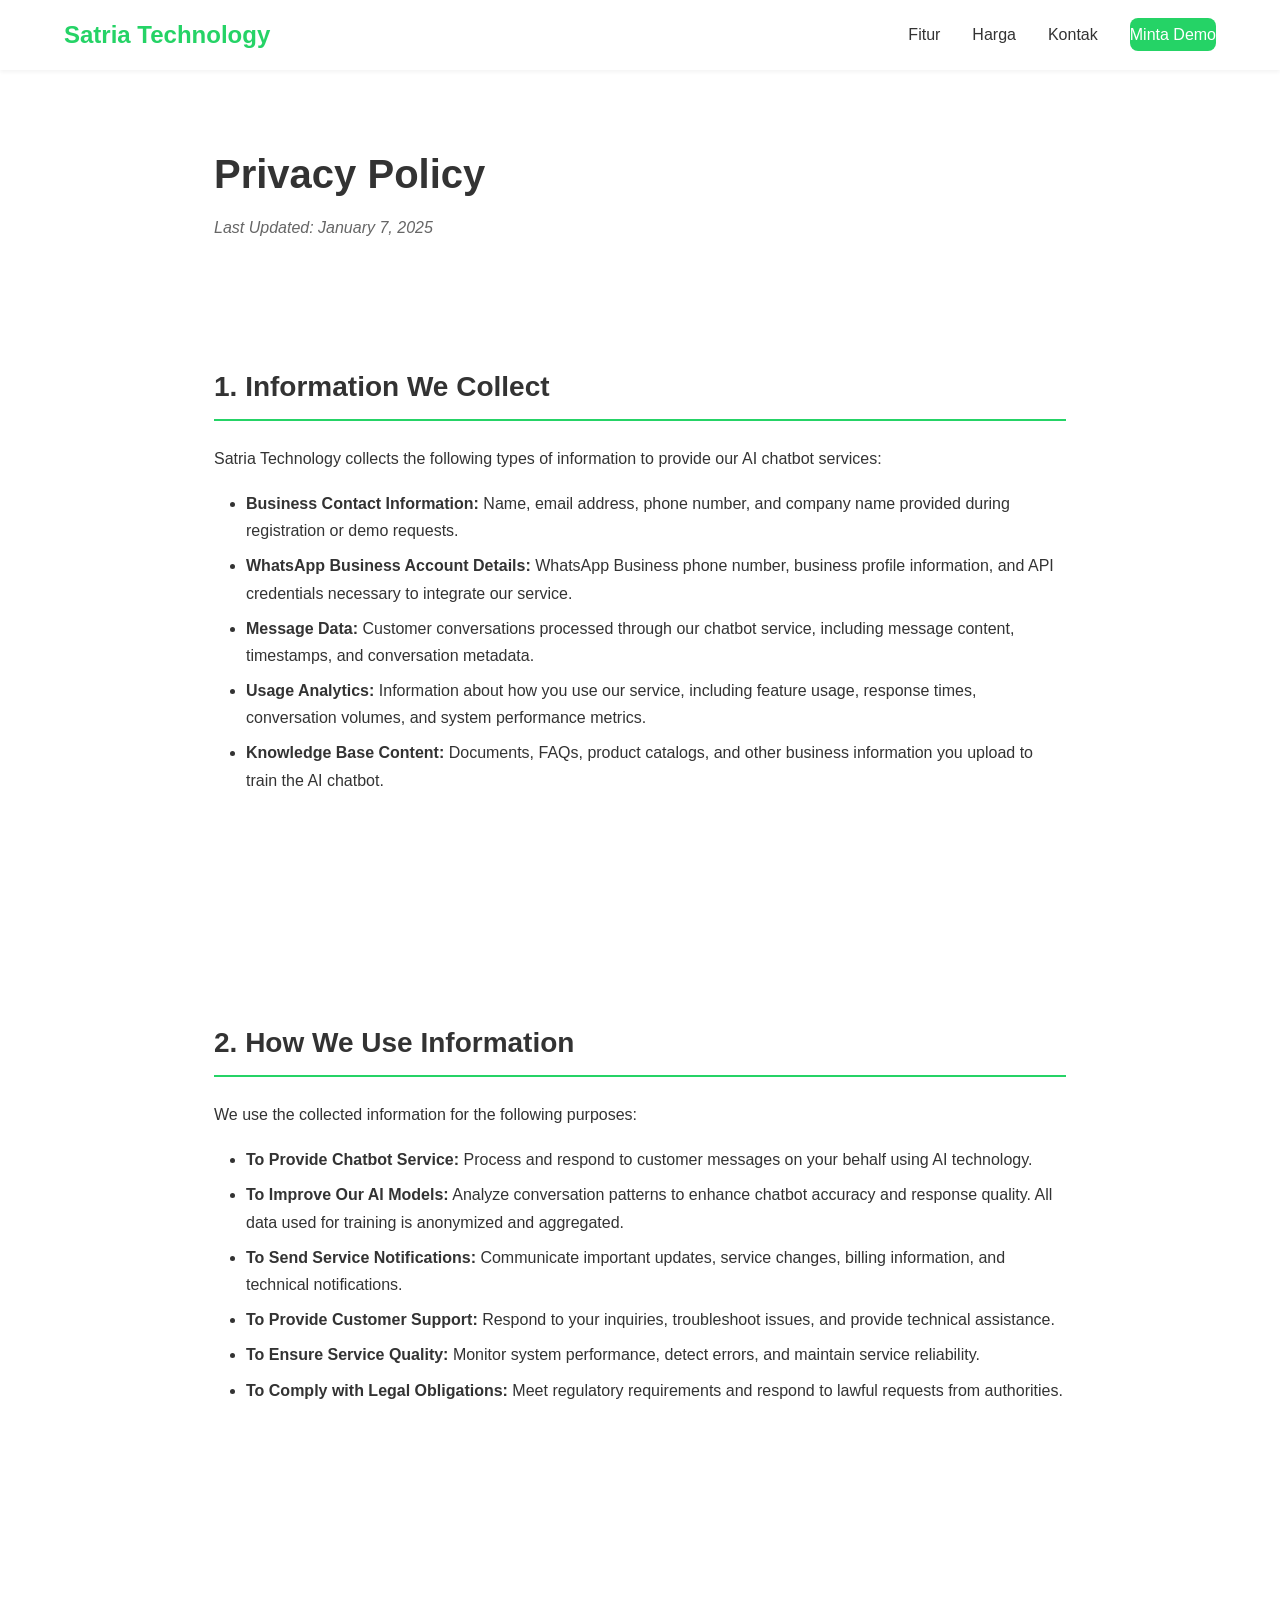
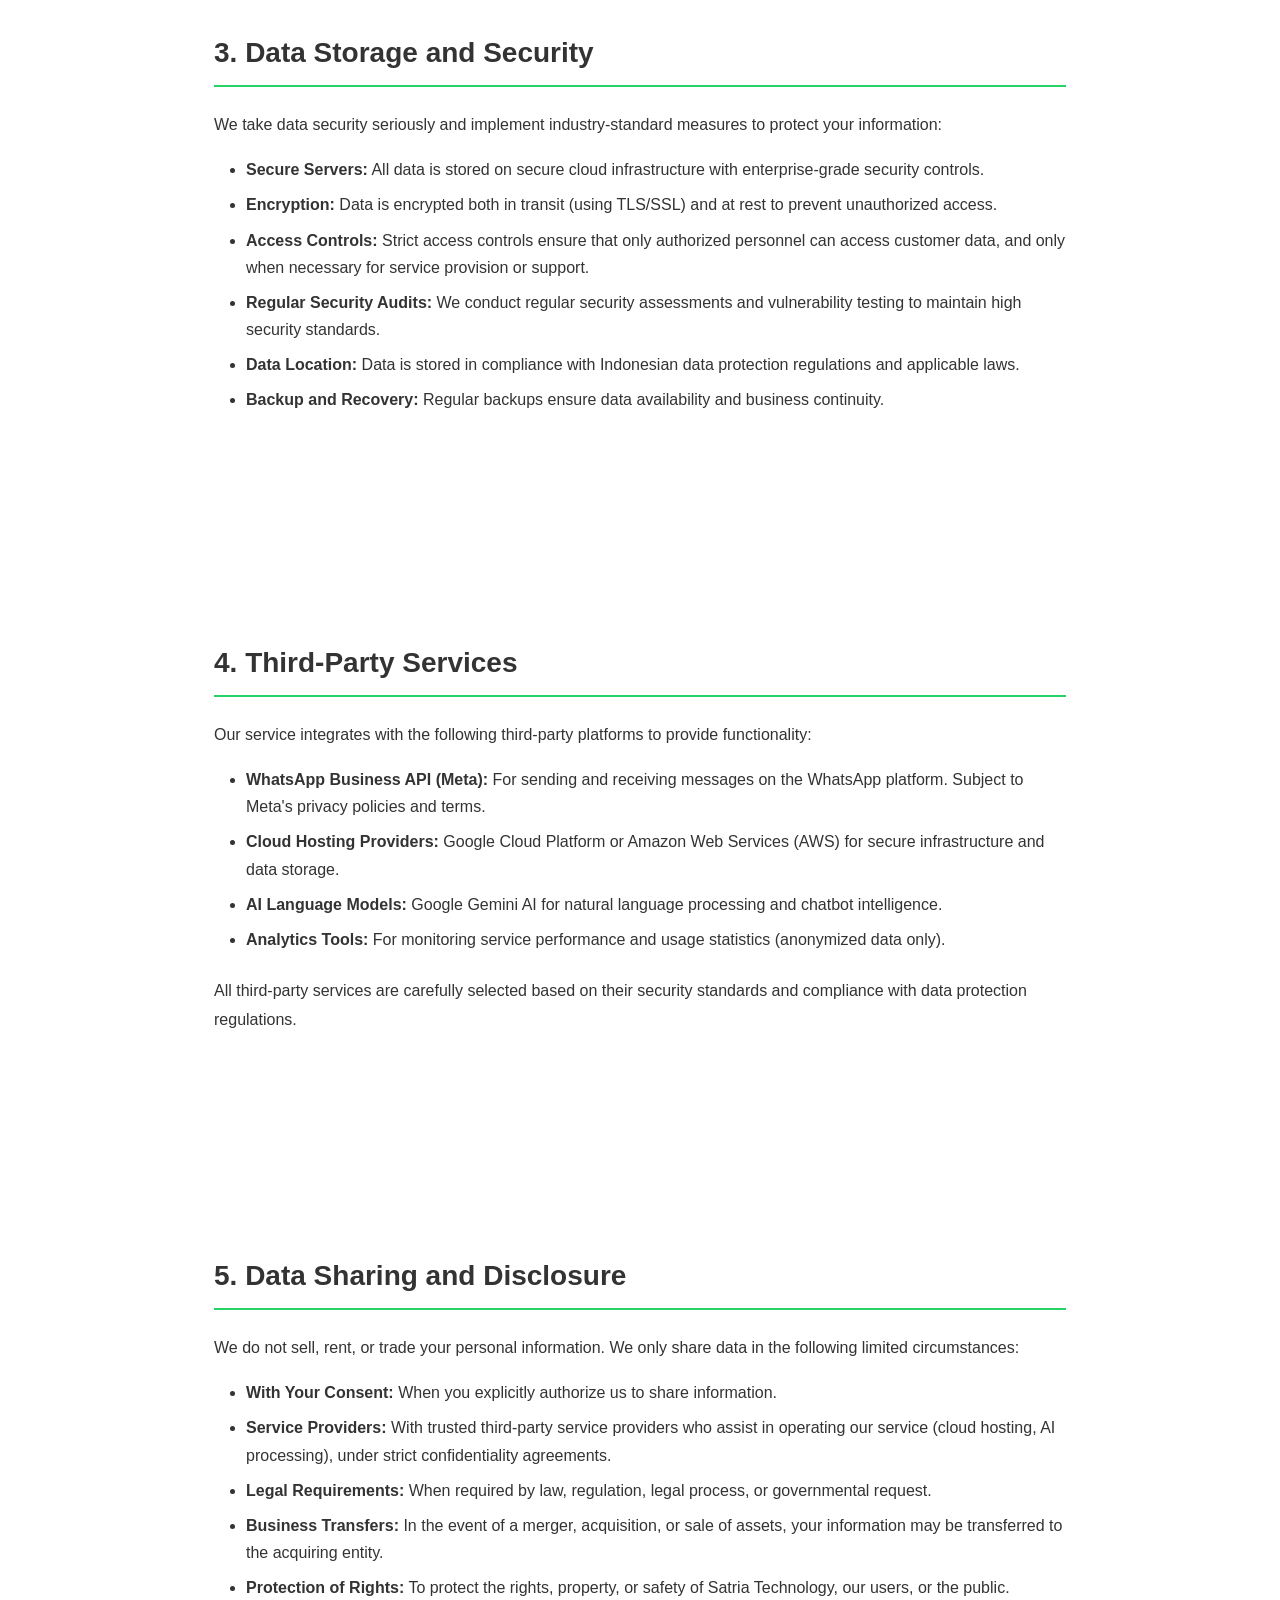
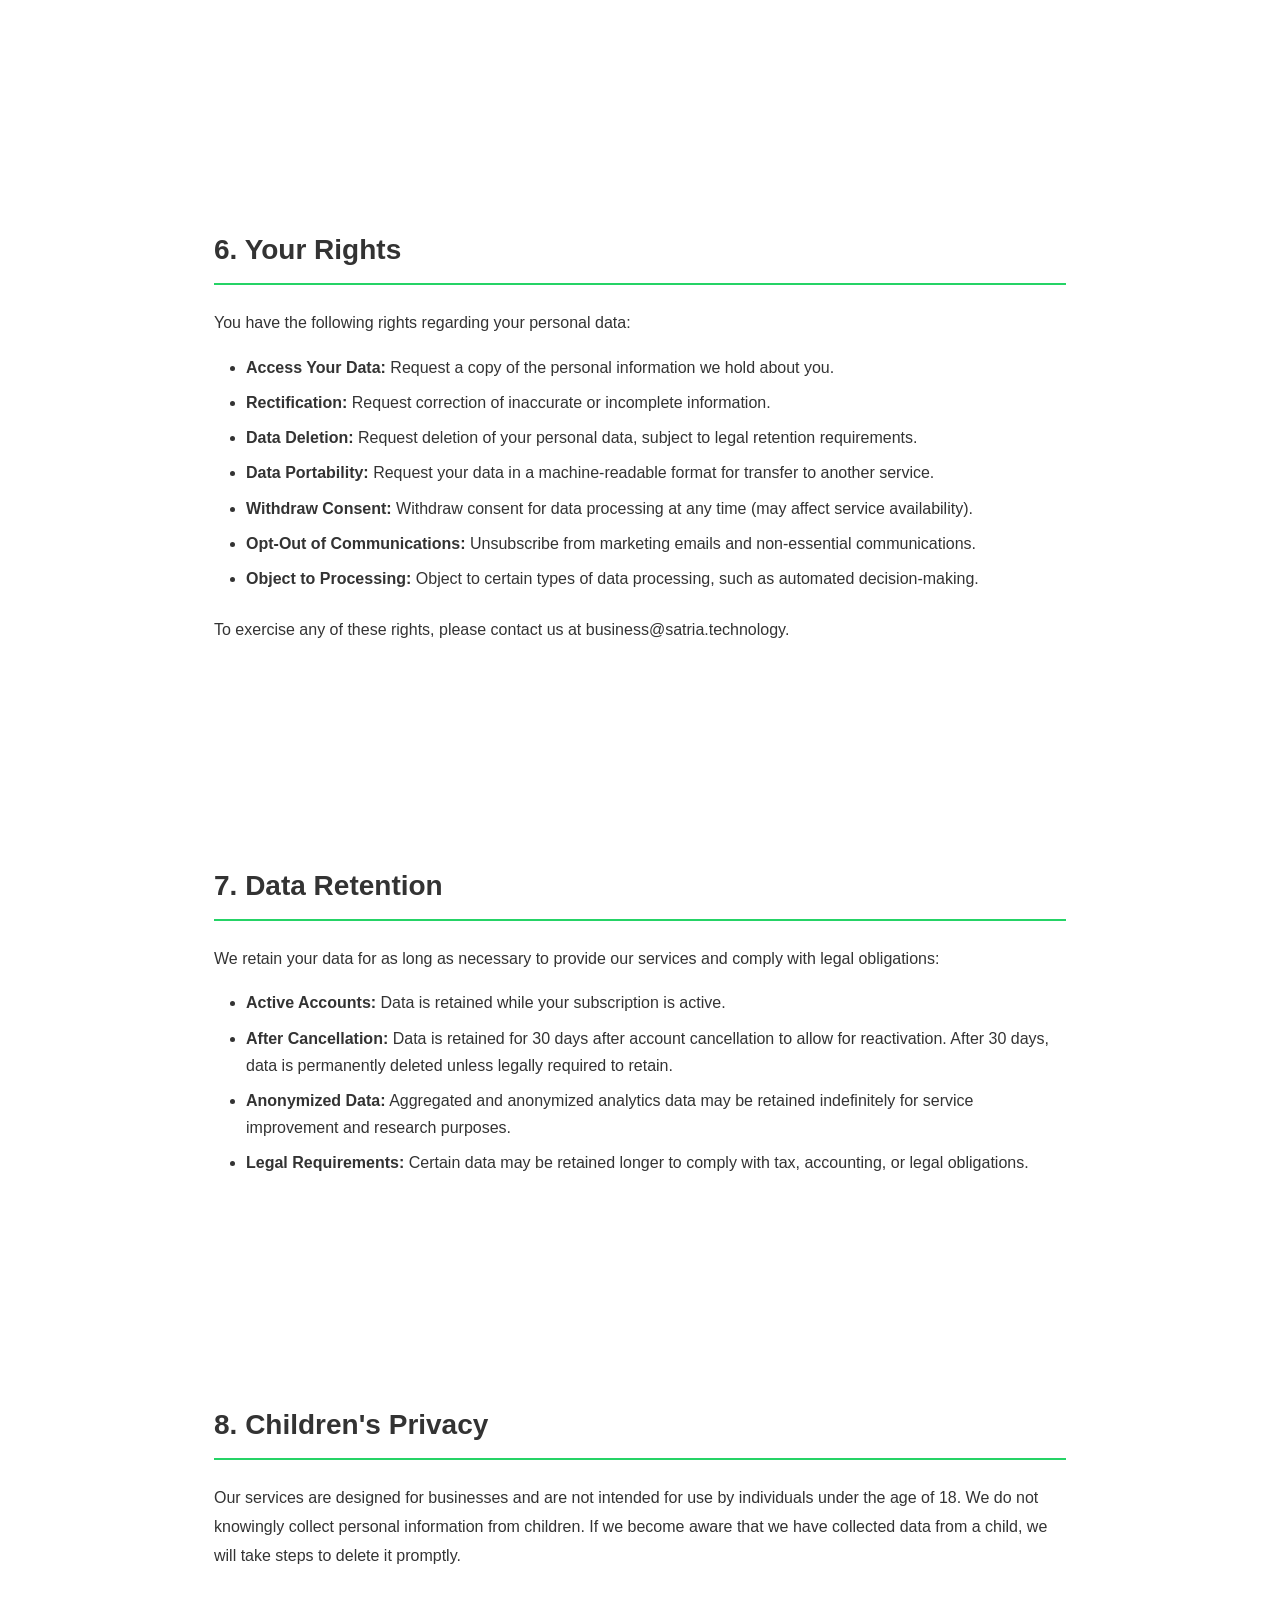
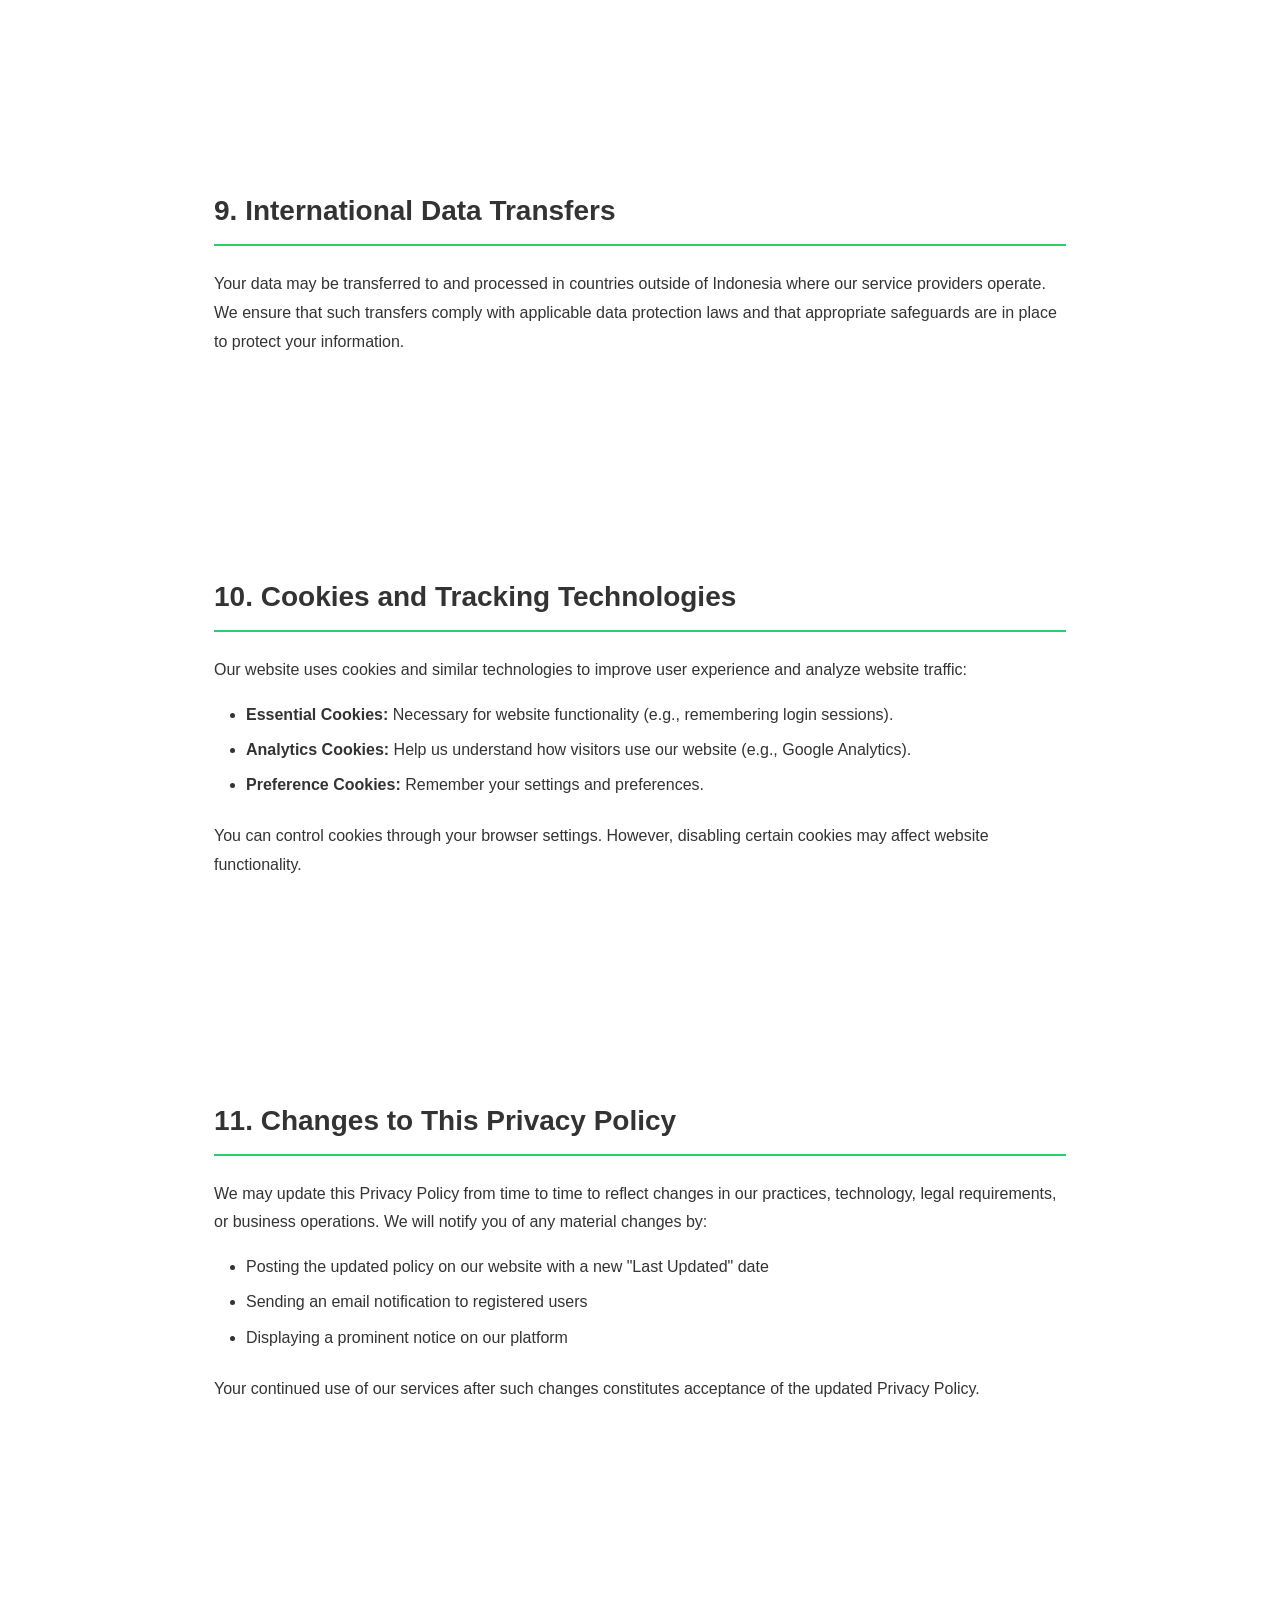
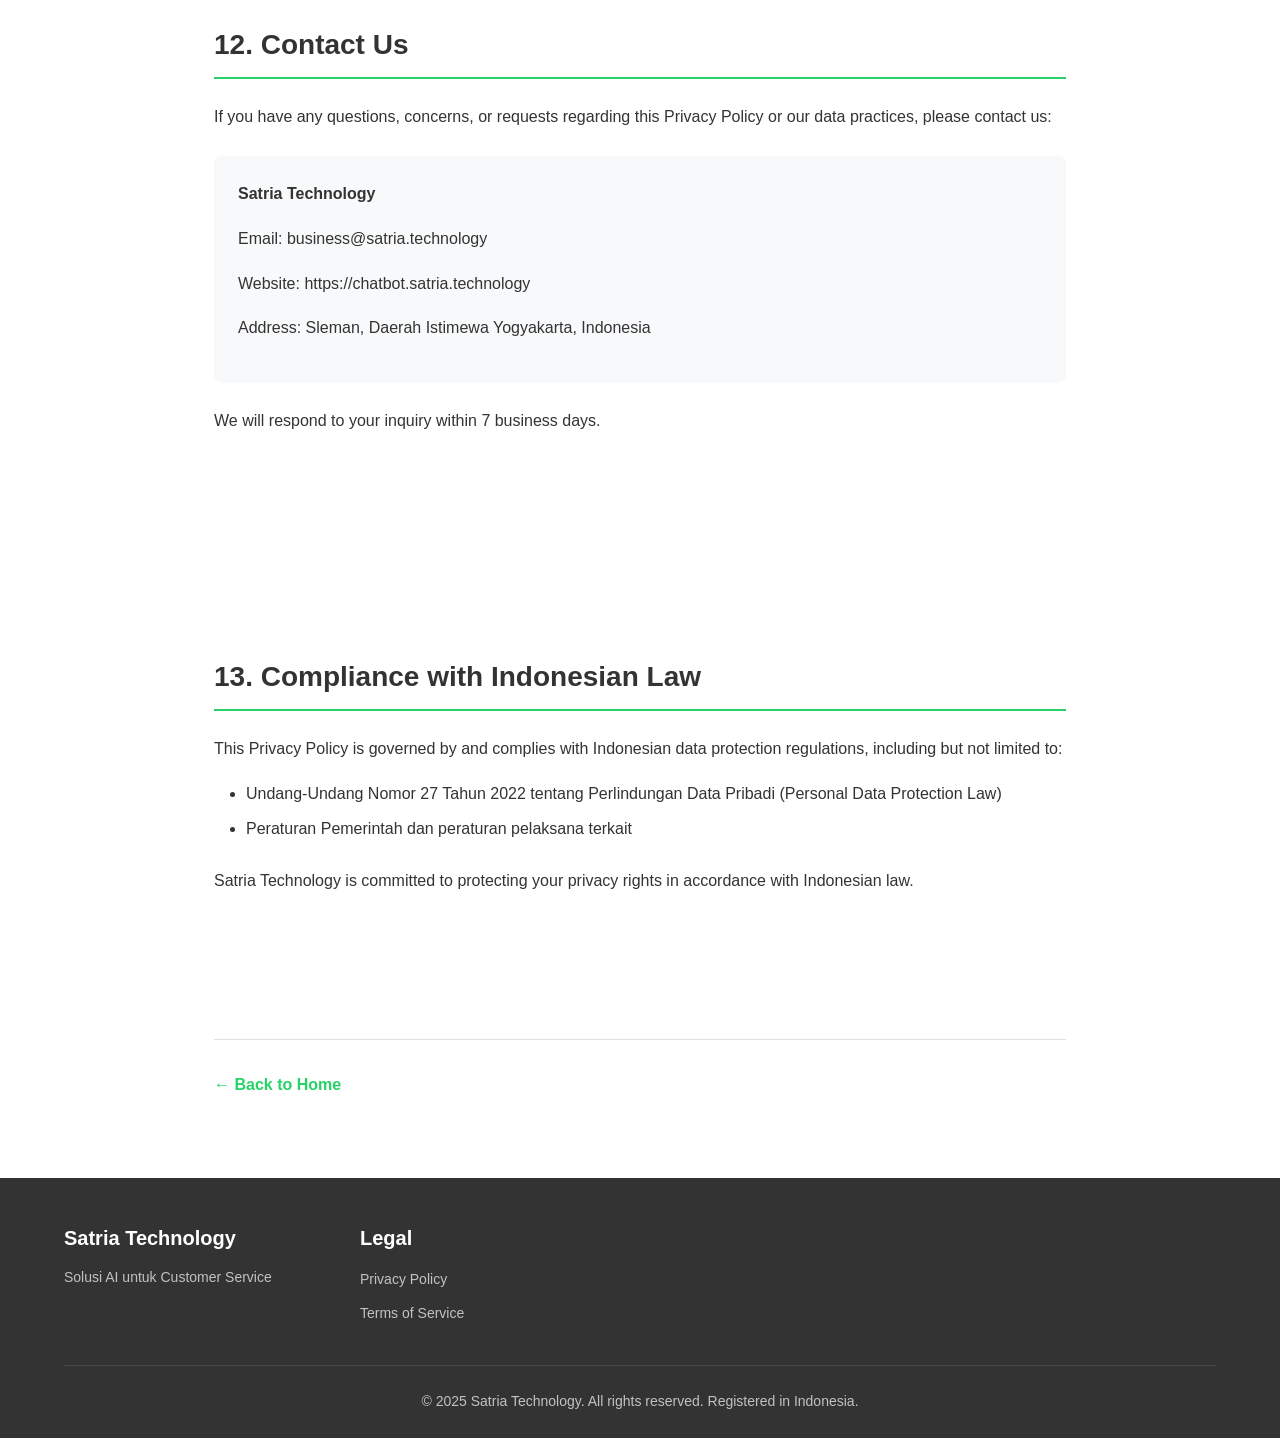
==== commit b94999f0: "Update legal business address" ====
--- a/privacy.html
+++ b/privacy.html
@@ -163,7 +163,7 @@
                     <p><strong>Satria Technology</strong></p>
                     <p>Email: <a href="mailto:business@satria.technology">business@satria.technology</a></p>
                     <p>Website: <a href="https://chatbot.satria.technology">https://chatbot.satria.technology</a></p>
-                    <p>Address: Tangerang, Banten, Indonesia</p>
+                    <p>Address: Sleman, Daerah Istimewa Yogyakarta, Indonesia</p>
                 </div>
                 <p>We will respond to your inquiry within 7 business days.</p>
             </section>
